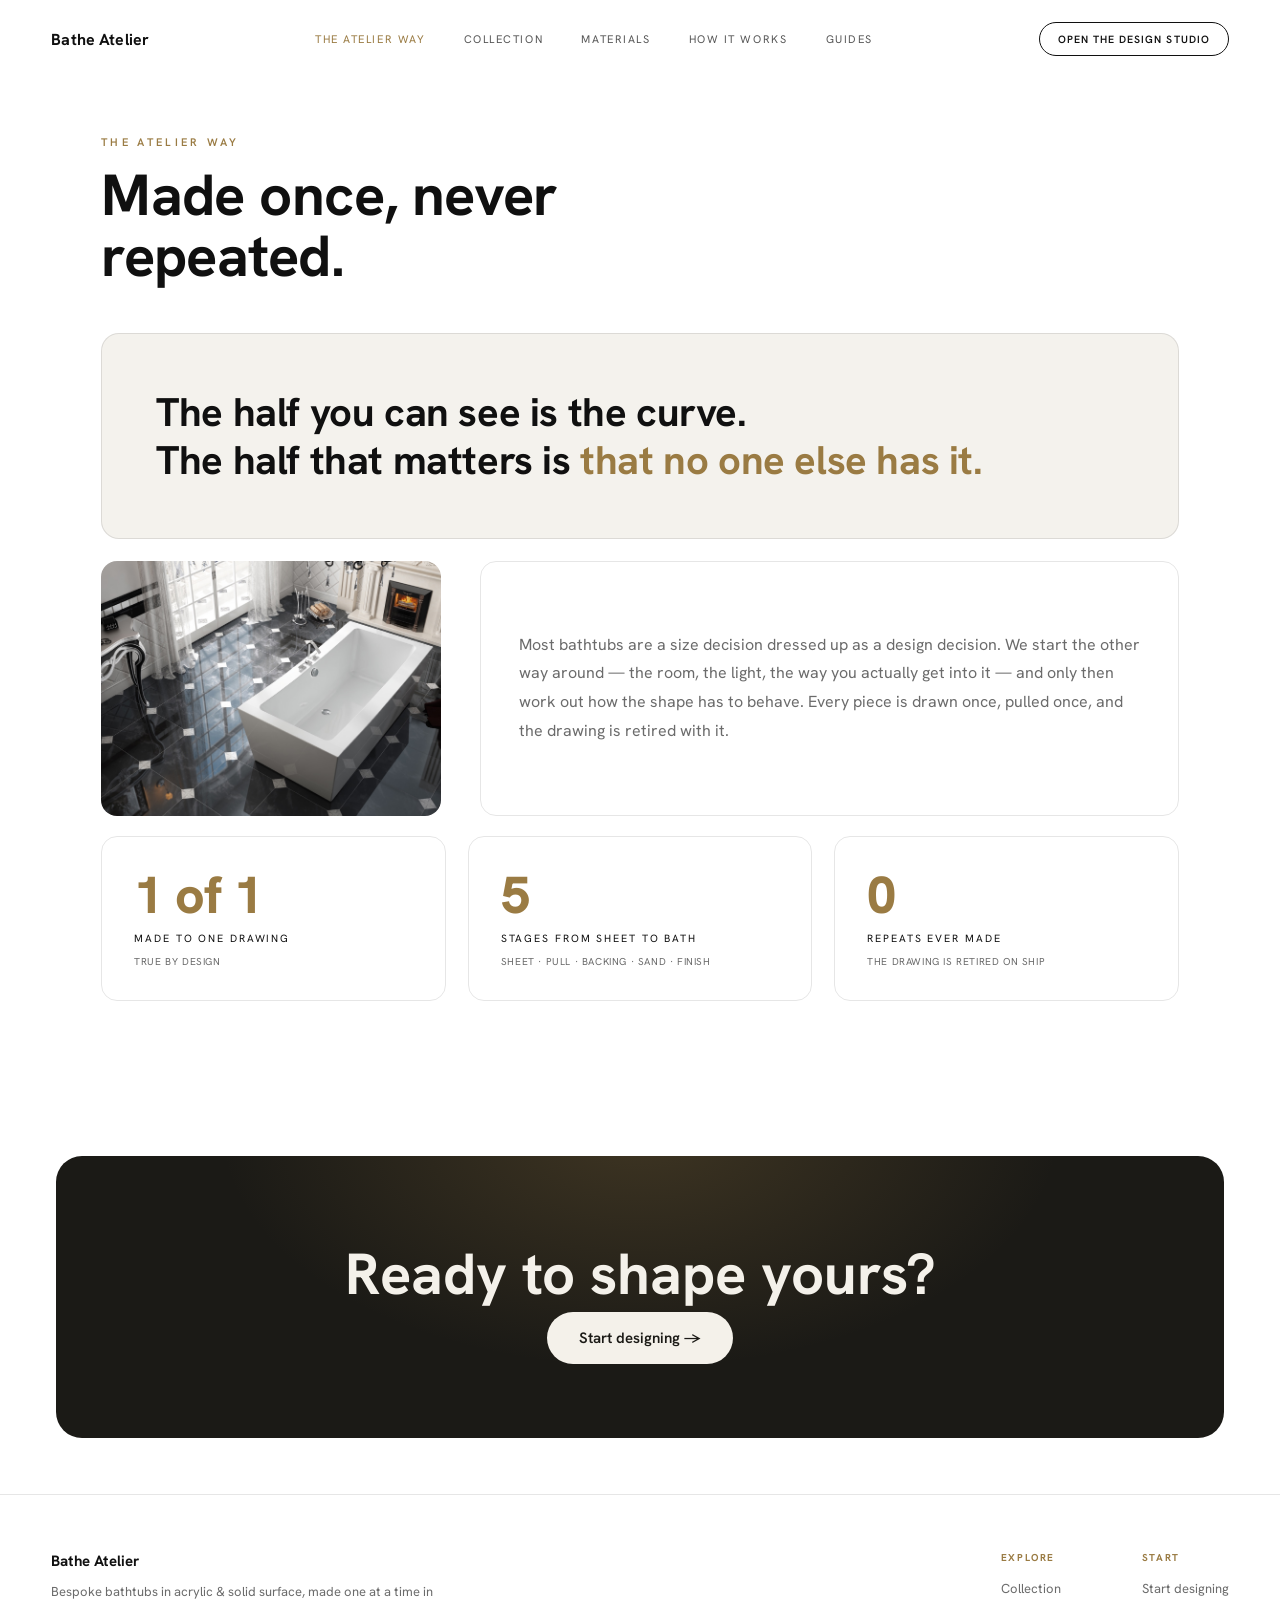
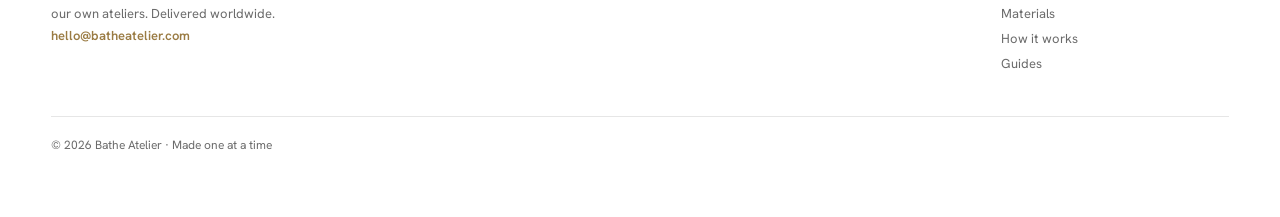
==== atelier-way.html @ 101e9b20 "sync from feat/mustsociete-restyle @ 20190d1 (AR preview added to Basic)" ====
<!DOCTYPE html>
<html lang="en">
<head>
<meta charset="UTF-8">
<meta name="viewport" content="width=device-width, initial-scale=1.0">
<meta name="robots" content="noindex, nofollow">
<title>The Atelier Way — Made Once, Never Repeated | Bathe Atelier</title>
<meta name="description" content="The half you can see is the curve. The half that matters is that no one else has it — how we design and make every bathtub.">
<link rel="preconnect" href="https://fonts.googleapis.com">
<link rel="preconnect" href="https://fonts.gstatic.com" crossorigin>
<link href="https://fonts.googleapis.com/css2?family=Hanken+Grotesk:ital,wght@0,300..800;1,400&display=swap" rel="stylesheet">
<style>
  :root{
    --ink:#101010; --paper:#ffffff; --cream:#f4f2ed; --line:rgba(16,16,16,.10);
    --muted:#6b6b6b; --accent:#c69e63; --accent-deep:#9a7b43;
  }
  *{margin:0;padding:0;box-sizing:border-box}
  body{background:var(--paper);color:var(--ink);font-family:"Hanken Grotesk",system-ui,sans-serif;-webkit-font-smoothing:antialiased}
  ::selection{background:var(--accent);color:var(--ink)}
  a{color:inherit;text-decoration:none}

  header{max-width:1180px;margin:0 auto;padding:clamp(108px,15vh,148px) clamp(18px,4vw,56px) 10px}
  header .eyebrow{font-size:11px;letter-spacing:.3em;text-transform:uppercase;color:var(--accent-deep);font-weight:600;margin-bottom:16px}
  header h1{font-size:clamp(32px,5vw,58px);font-weight:700;line-height:1.05;letter-spacing:-.01em;max-width:16ch}

  .band{padding:clamp(20px,4vh,40px) clamp(18px,4vw,56px) clamp(70px,11vh,120px);max-width:1180px;margin:0 auto}
  .reveal{opacity:0;transform:translateY(24px);transition:opacity .7s ease,transform .7s ease}
  .reveal.in{opacity:1;transform:none}

  .quote{border:1px solid var(--line);border-radius:18px;padding:clamp(28px,4.5vw,54px);background:var(--cream)}
  .quote p{font-size:clamp(22px,3.4vw,40px);font-weight:700;line-height:1.2;letter-spacing:-.01em;
    color:var(--ink);text-wrap:balance}
  .quote p em{font-style:normal;color:var(--accent-deep)}

  .split{display:grid;grid-template-columns:minmax(0,340px) minmax(0,1fr);gap:clamp(18px,3vw,40px);margin-top:22px}
  @media(max-width:800px){.split{grid-template-columns:1fr}}
  .split .shot{border-radius:16px;overflow:hidden;background:var(--cream);aspect-ratio:4/3;
    background-size:cover;background-position:center}
  .split .body{border:1px solid var(--line);border-radius:16px;padding:clamp(22px,3vw,38px);
    font-size:clamp(13.5px,1.3vw,16px);line-height:1.8;color:var(--muted);display:flex;align-items:center}

  .stats{display:grid;grid-template-columns:repeat(3,1fr);gap:clamp(12px,2vw,22px);margin-top:20px}
  @media(max-width:720px){.stats{grid-template-columns:1fr}}
  .stat{border:1px solid var(--line);border-radius:16px;padding:clamp(20px,2.6vw,32px)}
  .stat b{display:block;font-size:clamp(32px,4.6vw,52px);font-weight:800;letter-spacing:-.02em;
    color:var(--accent-deep);font-variant-numeric:tabular-nums;line-height:1}
  .stat span{display:block;margin-top:10px;font-size:10.5px;letter-spacing:.18em;text-transform:uppercase;color:var(--ink)}
  .stat u{display:block;margin-top:10px;font-size:10px;letter-spacing:.06em;text-transform:uppercase;
    color:var(--muted);text-decoration:none}

  footer{border-top:1px solid var(--line);padding:56px clamp(18px,4vw,56px) 64px}
  .foot{max-width:1180px;margin:0 auto;display:flex;flex-wrap:wrap;gap:28px 56px;justify-content:space-between;align-items:flex-start}
  .foot .brandline{max-width:44ch}
  .foot .brandline b{display:block;font-size:15px;font-weight:700;margin-bottom:10px}
  .foot .brandline p{font-size:13px;line-height:1.7;color:var(--muted)}
  .foot .brandline a{color:var(--accent-deep);font-weight:600}
  .foot .cols{display:flex;gap:clamp(28px,5vw,72px)}
  .foot .col span{display:block;font-size:10px;letter-spacing:.16em;text-transform:uppercase;color:var(--accent-deep);font-weight:700;margin-bottom:12px}
  .foot .col a{display:block;font-size:13px;color:var(--muted);padding:4px 0;transition:color .2s}
  .foot .col a:hover{color:var(--ink)}
  .legal{max-width:1180px;margin:40px auto 0;padding-top:20px;border-top:1px solid var(--line);
    font-size:12px;color:var(--muted)}
</style>
</head>
<body>
<script src="lib-site-nav.js"></script>

<header>
  <div class="eyebrow">The Atelier Way</div>
  <h1>Made once, never repeated.</h1>
</header>

<div class="band">
  <div class="quote reveal">
    <p>The half you can see is the curve.<br>The half that matters is <em>that no one else has it.</em></p>
  </div>
  <div class="split">
    <div class="shot reveal" style="background-image:url(assets/product/prod-boulder-scene.jpg)"></div>
    <div class="body reveal">Most bathtubs are a size decision dressed up as a design decision. We start the other way around — the room, the light, the way you actually get into it — and only then work out how the shape has to behave. Every piece is drawn once, pulled once, and the drawing is retired with it.</div>
  </div>
  <div class="stats" id="stats">
    <div class="stat reveal"><b data-to="1" data-suffix=" of 1">0</b><span>Made to one drawing</span><u>true by design</u></div>
    <div class="stat reveal"><b data-to="5" data-suffix="">0</b><span>Stages from sheet to bath</span><u>sheet · pull · backing · sand · finish</u></div>
    <div class="stat reveal"><b data-to="0" data-suffix="">0</b><span>Repeats ever made</span><u>the drawing is retired on ship</u></div>
  </div>
</div>

<section style="padding:clamp(20px,5vw,56px)"><div style="max-width:1180px;margin:0 auto;background:#1b1a16;color:#f4f1ea;border-radius:26px;padding:clamp(46px,7vw,96px) clamp(28px,6vw,80px);text-align:center;position:relative;overflow:hidden"><div style="position:absolute;inset:0;background:radial-gradient(700px 400px at 50% -10%,rgba(154,123,67,.28),transparent 60%);pointer-events:none"></div><div style="position:relative"><h2 style="font-family:'Hanken Grotesk',sans-serif;font-weight:700;line-height:1.03;font-size:clamp(30px,4.6vw,58px);margin:0 auto 22px;max-width:16em">Ready to shape yours?</h2><a href="home-motion.html#studio" style="text-decoration:none;background:#f4f1ea;color:#1b1a16;padding:16px 32px;border-radius:999px;font-size:15px;font-weight:600">Start designing →</a></div></div></section>

<footer>
  <div class="foot">
    <div class="brandline">
      <b>Bathe Atelier</b>
      <p>Bespoke bathtubs in acrylic &amp; solid surface, made one at a time in our own ateliers. Delivered worldwide.<br><a href="mailto:hello@batheatelier.com">hello@batheatelier.com</a></p>
    </div>
    <div class="cols">
      <div class="col">
        <span>Explore</span>
        <a href="collection.html">Collection</a>
        <a href="materials.html">Materials</a>
        <a href="how-it-works.html">How it works</a>
        <a href="guides.html">Guides</a>
      </div>
      <div class="col">
        <span>Start</span>
        <a href="home-motion.html#studio">Start designing</a>
      </div>
    </div>
  </div>
  <div class="legal">© 2026 Bathe Atelier · Made one at a time</div>
</footer>

<script>
(function(){
  var io=new IntersectionObserver(function(es){
    es.forEach(function(e){ if(e.isIntersecting){ e.target.classList.add('in'); io.unobserve(e.target); } });
  },{threshold:0.16});
  document.querySelectorAll('.reveal').forEach(function(el){ io.observe(el); });

  var reduced=window.matchMedia('(prefers-reduced-motion: reduce)').matches;
  var counted=new WeakSet();
  var io2=new IntersectionObserver(function(es){
    es.forEach(function(e){
      if(!e.isIntersecting) return;
      var el=e.target; if(counted.has(el)) return; counted.add(el);
      var to=parseFloat(el.dataset.to)||0, sfx=el.dataset.suffix||'';
      if(reduced){ el.textContent=to+sfx; return; }
      var t0=null, dur=1100;
      function step(ts){
        if(t0===null) t0=ts;
        var k=Math.max(0,Math.min(1,(ts-t0)/dur)), e2=1-Math.pow(1-k,3);
        el.textContent=Math.round(to*e2)+sfx;
        if(k<1) requestAnimationFrame(step);
      }
      requestAnimationFrame(step);
    });
  },{threshold:0.5});
  document.querySelectorAll('.stat b').forEach(function(el){ io2.observe(el); });
})();
</script>
<script>
/* 2026-09-02，Lyric要求：分支比對期間，designers.html/portfolio.html/start.html這三個
   還沒套新皮膚的導覽項目直接從導覽列拿掉；logo(BATHE Atelier)連去index.html也還沒套新皮膚，
   保留品牌字樣顯示但拿掉可點擊性。只在bathe-atelier-preview這個比對快照生效，
   feat/mustsociete-restyle分支原始碼完全沒動。注意：home-motion/atelier-way/collection/
   materials/how-it-works/guides這6頁現在的nav是lib-site-nav.js在頁面載入時注入的共用元件，
   本來就不含這些項目了，這段對它們是no-op，只還對basic/medium/pro/contact/
   choosing-your-material有效。 */
(function(){
  var HIDE = ['designers.html','portfolio.html','start.html'];
  document.querySelectorAll('nav a[href]').forEach(function(a){
    var href = a.getAttribute('href');
    if(HIDE.indexOf(href) !== -1){
      a.style.display = 'none';
    } else if(href === 'index.html'){
      var span = document.createElement('span');
      span.innerHTML = a.innerHTML;
      var style = a.getAttribute('style');
      if(style) span.setAttribute('style', style);
      a.replaceWith(span);
    }
  });
})();
</script>
</body>
</html>
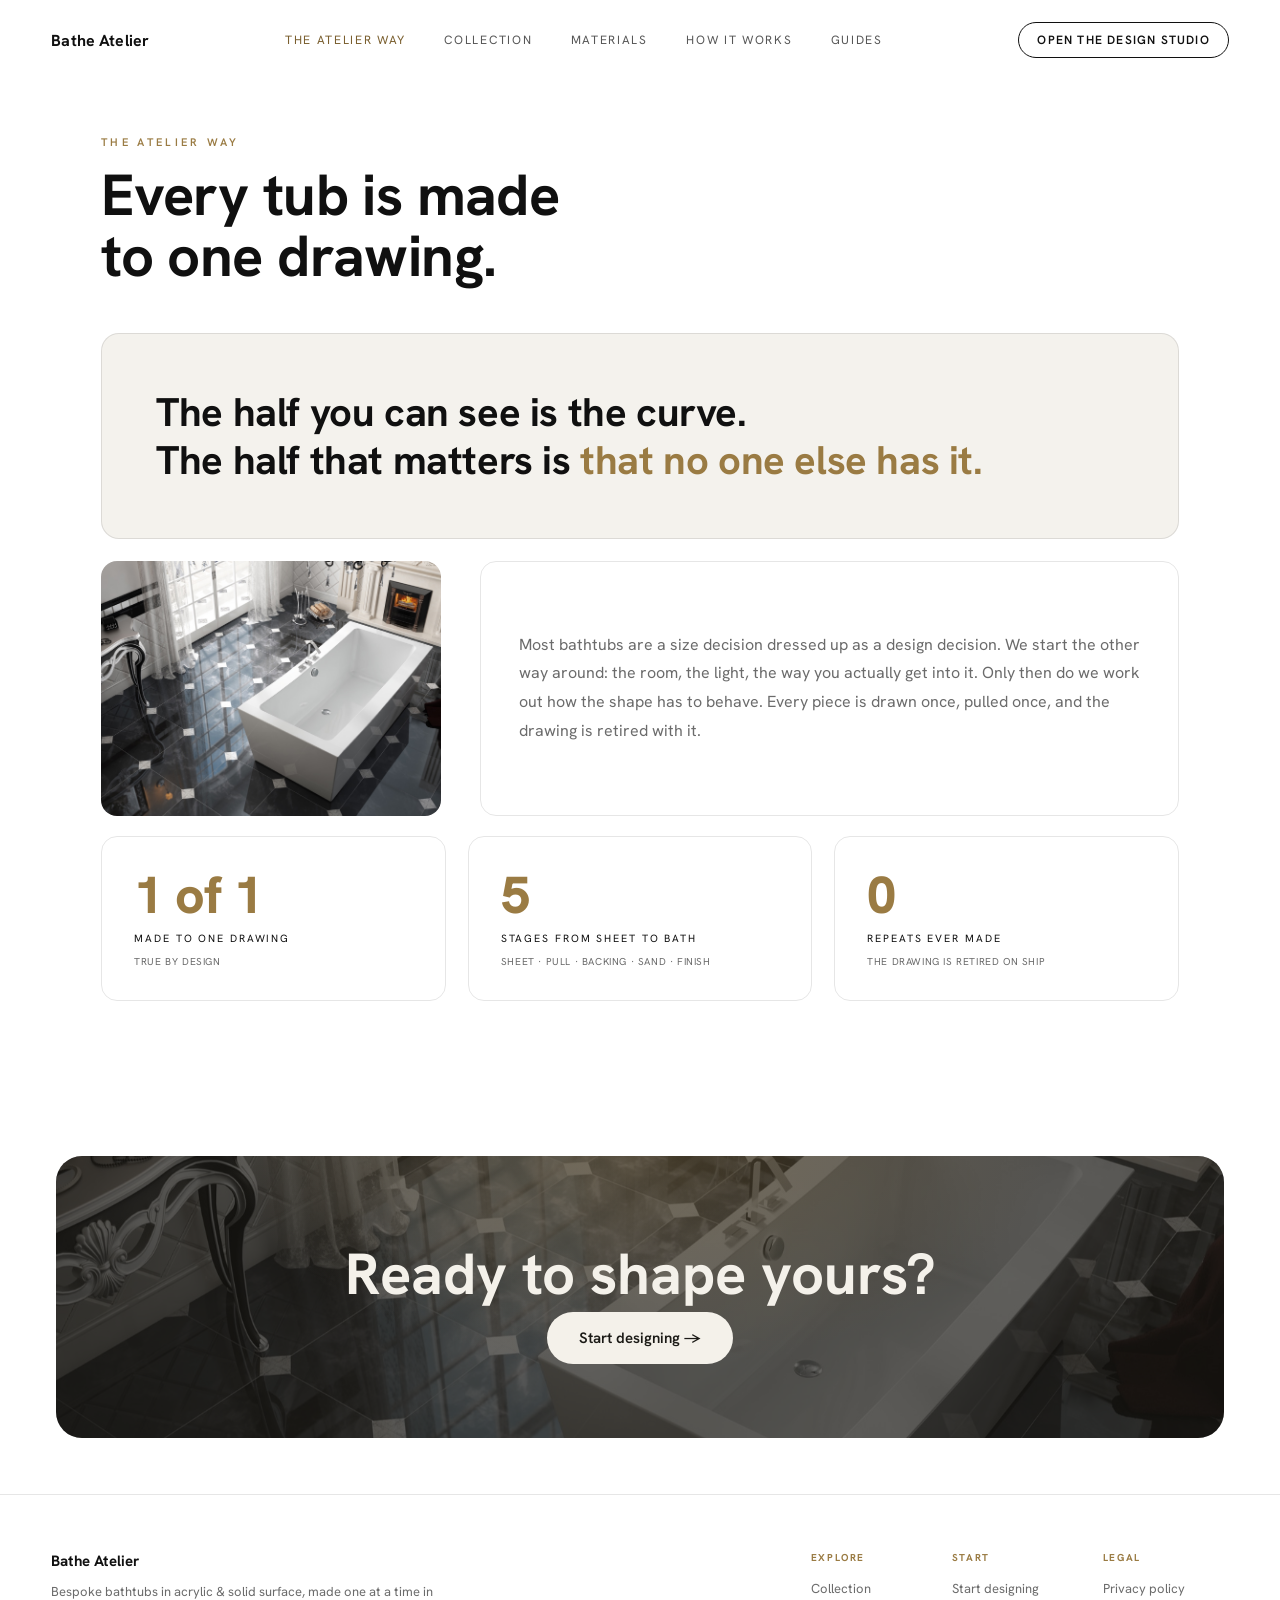
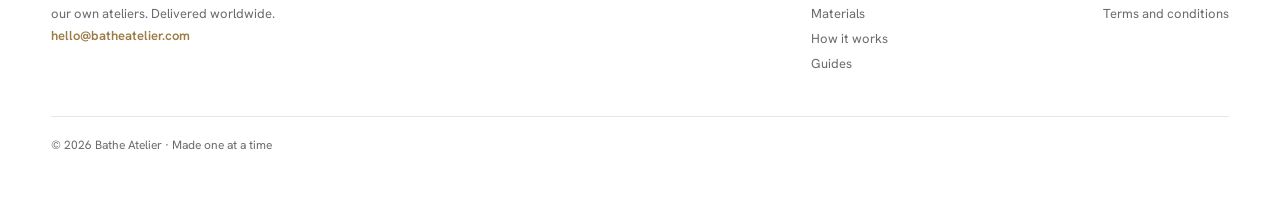
==== commit b5ecb348: "C4b: 十張渲染圖補缸下接觸陰影（Masa R23） snapshot of feat/masa-steps@ff955b8" ====
--- a/atelier-way.html
+++ b/atelier-way.html
@@ -3,9 +3,11 @@
 <head>
 <meta charset="UTF-8">
 <meta name="viewport" content="width=device-width, initial-scale=1.0">
+<link rel="icon" type="image/svg+xml" href="assets/favicon.svg">
+<link rel="alternate icon" href="assets/favicon.ico">
 <meta name="robots" content="noindex, nofollow">
-<title>The Atelier Way — Made Once, Never Repeated | Bathe Atelier</title>
-<meta name="description" content="The half you can see is the curve. The half that matters is that no one else has it — how we design and make every bathtub.">
+<title>The Atelier Way: Every Tub Made to One Drawing | Bathe Atelier</title>
+<meta name="description" content="The half you can see is the curve. The half that matters is that no one else has it: how we design and make every bathtub.">
 <link rel="preconnect" href="https://fonts.googleapis.com">
 <link rel="preconnect" href="https://fonts.gstatic.com" crossorigin>
 <link href="https://fonts.googleapis.com/css2?family=Hanken+Grotesk:ital,wght@0,300..800;1,400&display=swap" rel="stylesheet">
@@ -67,7 +69,7 @@
 
 <header>
   <div class="eyebrow">The Atelier Way</div>
-  <h1>Made once, never repeated.</h1>
+  <h1>Every tub is made to one drawing.</h1>
 </header>
 
 <div class="band">
@@ -76,7 +78,7 @@
   </div>
   <div class="split">
     <div class="shot reveal" style="background-image:url(assets/product/prod-boulder-scene.jpg)"></div>
-    <div class="body reveal">Most bathtubs are a size decision dressed up as a design decision. We start the other way around — the room, the light, the way you actually get into it — and only then work out how the shape has to behave. Every piece is drawn once, pulled once, and the drawing is retired with it.</div>
+    <div class="body reveal">Most bathtubs are a size decision dressed up as a design decision. We start the other way around: the room, the light, the way you actually get into it. Only then do we work out how the shape has to behave. Every piece is drawn once, pulled once, and the drawing is retired with it.</div>
   </div>
   <div class="stats" id="stats">
     <div class="stat reveal"><b data-to="1" data-suffix=" of 1">0</b><span>Made to one drawing</span><u>true by design</u></div>
@@ -85,7 +87,7 @@
   </div>
 </div>
 
-<section style="padding:clamp(20px,5vw,56px)"><div style="max-width:1180px;margin:0 auto;background:#1b1a16;color:#f4f1ea;border-radius:26px;padding:clamp(46px,7vw,96px) clamp(28px,6vw,80px);text-align:center;position:relative;overflow:hidden"><div style="position:absolute;inset:0;background:radial-gradient(700px 400px at 50% -10%,rgba(154,123,67,.28),transparent 60%);pointer-events:none"></div><div style="position:relative"><h2 style="font-family:'Hanken Grotesk',sans-serif;font-weight:700;line-height:1.03;font-size:clamp(30px,4.6vw,58px);margin:0 auto 22px;max-width:16em">Ready to shape yours?</h2><a href="home-motion.html#studio" style="text-decoration:none;background:#f4f1ea;color:#1b1a16;padding:16px 32px;border-radius:999px;font-size:15px;font-weight:600">Start designing →</a></div></div></section>
+<section style="padding:clamp(20px,5vw,56px)"><div style="max-width:1180px;margin:0 auto;background:#1b1a16;color:#f4f1ea;border-radius:26px;padding:clamp(46px,7vw,96px) clamp(28px,6vw,80px);text-align:center;position:relative;overflow:hidden"><div style="position:absolute;inset:0;background:url(assets/product/prod-boulder-scene.jpg) center/cover;opacity:.32;pointer-events:none"></div><div style="position:absolute;inset:0;background:radial-gradient(700px 400px at 50% -10%,rgba(154,123,67,.28),transparent 60%);pointer-events:none"></div><div style="position:relative"><h2 style="font-family:'Hanken Grotesk',sans-serif;font-weight:700;line-height:1.03;font-size:clamp(30px,4.6vw,58px);margin:0 auto 22px;max-width:16em">Ready to shape yours?</h2><a href="home-motion.html#studio" style="text-decoration:none;background:#f4f1ea;color:#1b1a16;padding:16px 32px;border-radius:999px;font-size:15px;font-weight:600">Start designing →</a></div></div></section>
 
 <footer>
   <div class="foot">
@@ -104,6 +106,11 @@
       <div class="col">
         <span>Start</span>
         <a href="home-motion.html#studio">Start designing</a>
+      </div>
+      <div class="col">
+        <span>Legal</span>
+        <a href="privacy.html">Privacy policy</a>
+        <a href="terms.html">Terms and conditions</a>
       </div>
     </div>
   </div>
